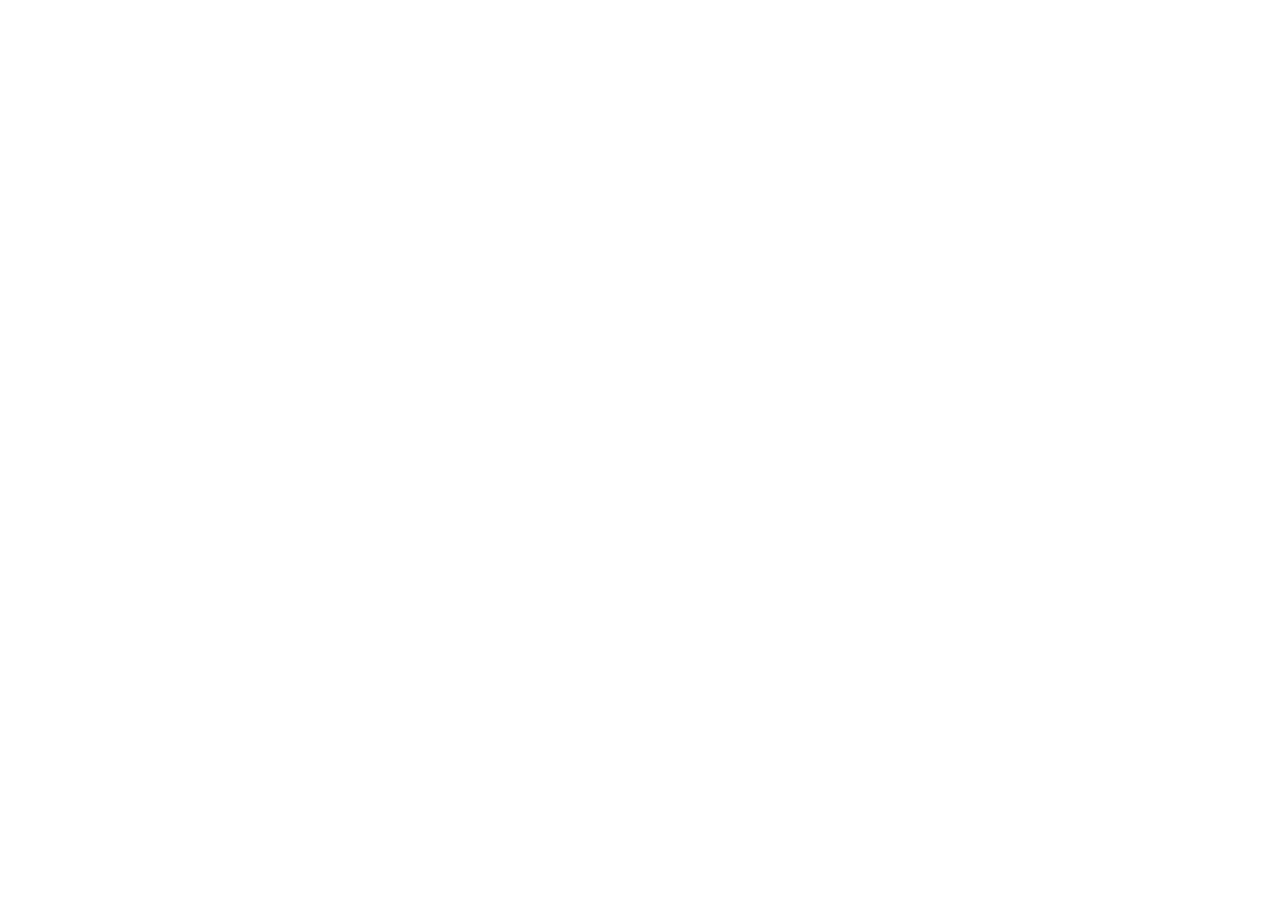
==== admin/index.html @ 2ee7c3d2 "Add private CRM admin and conversion tracking" ====
<!DOCTYPE html>
<html lang="ru">
<head>
    <meta charset="UTF-8">
    <meta name="viewport" content="width=device-width, initial-scale=1.0">
    <meta name="robots" content="noindex">
    <title>AVA · Заявки</title>
    <link rel="stylesheet" href="/admin/admin.css">
    <link rel="preconnect" href="https://fonts.googleapis.com">
    <link href="https://fonts.googleapis.com/css2?family=Inter:wght@400;500;600;700&display=swap" rel="stylesheet">
</head>
<body>
    <main id="login" class="login" hidden>
        <form id="login-form" class="login-card">
            <p class="eyebrow">AVA IT STUDIO</p>
            <h1>Вход в заявки</h1>
            <label>Пароль<input type="password" name="password" autocomplete="current-password" required></label>
            <p class="error" id="login-error"></p>
            <button class="btn" type="submit">Войти</button>
        </form>
    </main>

    <div id="app" hidden>
        <header class="top">
            <div>
                <p class="eyebrow">AVA IT STUDIO</p>
                <h1>Заявки</h1>
            </div>
            <button class="btn ghost" id="logout" type="button">Выйти</button>
        </header>

        <section class="period">
            <button type="button" data-period="7">7 дней</button>
            <button type="button" data-period="30" class="on">30 дней</button>
            <button type="button" data-period="all">Всё время</button>
        </section>

        <section class="stats" id="stats"></section>
        <section class="chart-card">
            <div class="chart-head">
                <h2>Конверсия по дням</h2>
                <p>Серые — визиты, синие — заявки</p>
            </div>
            <div class="chart" id="chart"></div>
        </section>

        <section class="board">
            <div class="board-head">
                <div class="filters" id="filters">
                    <button type="button" data-status="all" class="on">Все</button>
                    <button type="button" data-status="new">Новые</button>
                    <button type="button" data-status="contacted">Связались</button>
                    <button type="button" data-status="working">В работе</button>
                    <button type="button" data-status="won">Сделка</button>
                    <button type="button" data-status="lost">Отказ</button>
                </div>
                <input id="search" type="search" placeholder="Имя, почта или телефон">
            </div>
            <div class="layout">
                <div id="list" class="list"></div>
                <aside id="detail" class="detail">
                    <p class="muted">Выберите заявку слева.</p>
                </aside>
            </div>
        </section>
    </div>
    <script src="/admin/admin.js"></script>
</body>
</html>
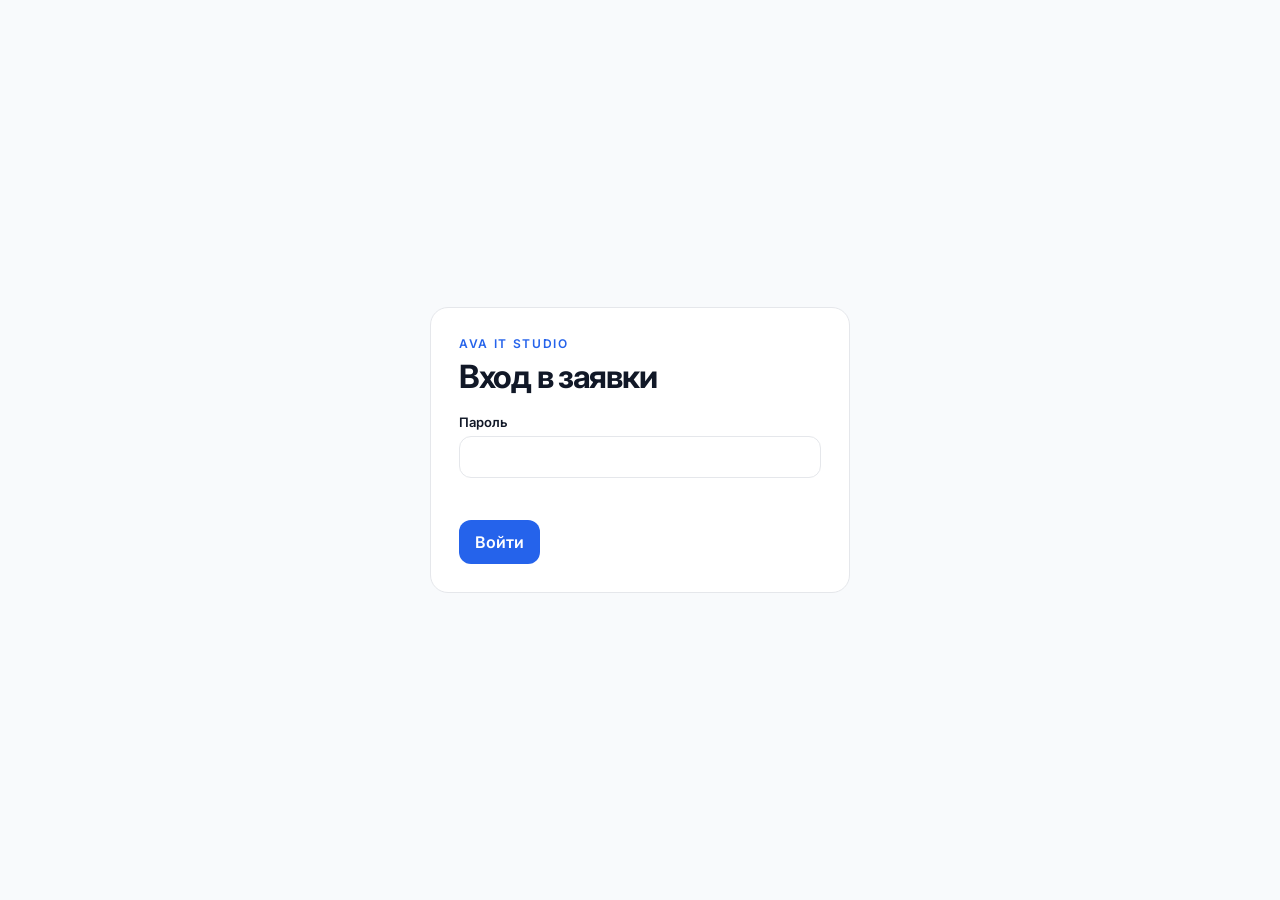
==== commit 0a0f8c6b: "Fix admin login screen staying visible" ====
--- a/admin/index.html
+++ b/admin/index.html
@@ -64,6 +64,6 @@
             </div>
         </section>
     </div>
-    <script src="/admin/admin.js"></script>
+    <script src="/admin/admin.js?v=2"></script>
 </body>
 </html>
--- a/admin/admin.css
+++ b/admin/admin.css
@@ -0,0 +1,90 @@
+:root {
+    --blue: #2563eb;
+    --ink: #111827;
+    --muted: #6b7280;
+    --line: #e5e7eb;
+    --bg: #f8fafc;
+}
+[hidden] { display: none !important; }
+* { box-sizing: border-box; }
+body {
+    margin: 0;
+    font-family: Inter, sans-serif;
+    color: var(--ink);
+    background: var(--bg);
+}
+button, input, select, textarea { font: inherit; }
+.eyebrow { letter-spacing: 0.14em; font-size: 12px; color: var(--blue); font-weight: 600; margin: 0 0 6px; }
+h1 { margin: 0; font-size: 32px; letter-spacing: -0.04em; }
+.login { min-height: 100vh; display: grid; place-items: center; padding: 24px; }
+.login-card, .chart-card, .detail, .lead {
+    background: white;
+    border: 1px solid var(--line);
+    border-radius: 18px;
+}
+.login-card { width: min(420px, 100%); padding: 28px; }
+label { display: grid; gap: 6px; font-size: 13px; font-weight: 600; margin-top: 18px; }
+input, select, textarea {
+    width: 100%;
+    border: 1px solid var(--line);
+    border-radius: 12px;
+    padding: 12px 14px;
+    background: white;
+}
+textarea { min-height: 90px; resize: vertical; }
+.btn {
+    border: 0;
+    background: var(--blue);
+    color: white;
+    border-radius: 12px;
+    padding: 12px 16px;
+    font-weight: 600;
+    cursor: pointer;
+}
+.btn.ghost { background: white; color: var(--ink); border: 1px solid var(--line); }
+.error { min-height: 1.2em; color: #b91c1c; font-size: 13px; }
+.top, .board, .chart-card, .stats, .period { width: min(1100px, calc(100% - 32px)); margin: 20px auto; }
+.top { display: flex; justify-content: space-between; align-items: end; margin-top: 32px; }
+.period { display: flex; gap: 8px; }
+.period button, .filters button {
+    border: 1px solid var(--line);
+    background: white;
+    border-radius: 999px;
+    padding: 8px 12px;
+    cursor: pointer;
+}
+.period button.on, .filters button.on { background: #eff6ff; border-color: var(--blue); color: var(--blue); }
+.stats { display: grid; grid-template-columns: repeat(4, 1fr); gap: 12px; }
+.stat { background: white; border: 1px solid var(--line); border-radius: 16px; padding: 16px; }
+.stat span { color: var(--muted); font-size: 13px; }
+.stat strong { display: block; font-size: 28px; margin-top: 6px; }
+.chart-card { padding: 18px; }
+.chart-head { display: flex; justify-content: space-between; gap: 12px; align-items: baseline; }
+.chart-head h2, .detail h2 { margin: 0; font-size: 18px; }
+.chart-head p, .muted { color: var(--muted); margin: 0; }
+.chart { display: flex; align-items: end; gap: 6px; height: 140px; margin-top: 16px; }
+.bar { flex: 1; display: grid; align-items: end; height: 100%; gap: 3px; }
+.bar i { display: block; border-radius: 6px 6px 2px 2px; min-height: 2px; }
+.bar .visits { background: #dbe3ee; }
+.bar .leads { background: var(--blue); }
+.board-head { display: flex; justify-content: space-between; gap: 12px; align-items: center; margin-bottom: 12px; }
+.filters { display: flex; flex-wrap: wrap; gap: 8px; }
+#search { max-width: 260px; }
+.layout { display: grid; grid-template-columns: 1.1fr 0.9fr; gap: 12px; }
+.list { display: grid; gap: 8px; align-content: start; }
+.lead { padding: 14px 16px; cursor: pointer; }
+.lead.on { border-color: var(--blue); }
+.lead-top { display: flex; justify-content: space-between; gap: 8px; }
+.badge { border-radius: 999px; padding: 3px 8px; font-size: 12px; background: #eff6ff; color: var(--blue); }
+.badge.working { background: #fef3c7; color: #92400e; }
+.badge.won { background: #dcfce7; color: #166534; }
+.badge.lost { background: #f3f4f6; color: #4b5563; }
+.detail { padding: 18px; }
+.detail dl { display: grid; grid-template-columns: 110px 1fr; gap: 8px 12px; margin: 16px 0; }
+.detail dt { color: var(--muted); }
+.actions { display: flex; gap: 8px; flex-wrap: wrap; margin: 8px 0 14px; }
+.actions a { color: var(--blue); }
+@media (max-width: 800px) {
+    .stats, .layout, .board-head { grid-template-columns: 1fr; display: grid; }
+    #search { max-width: none; }
+}
